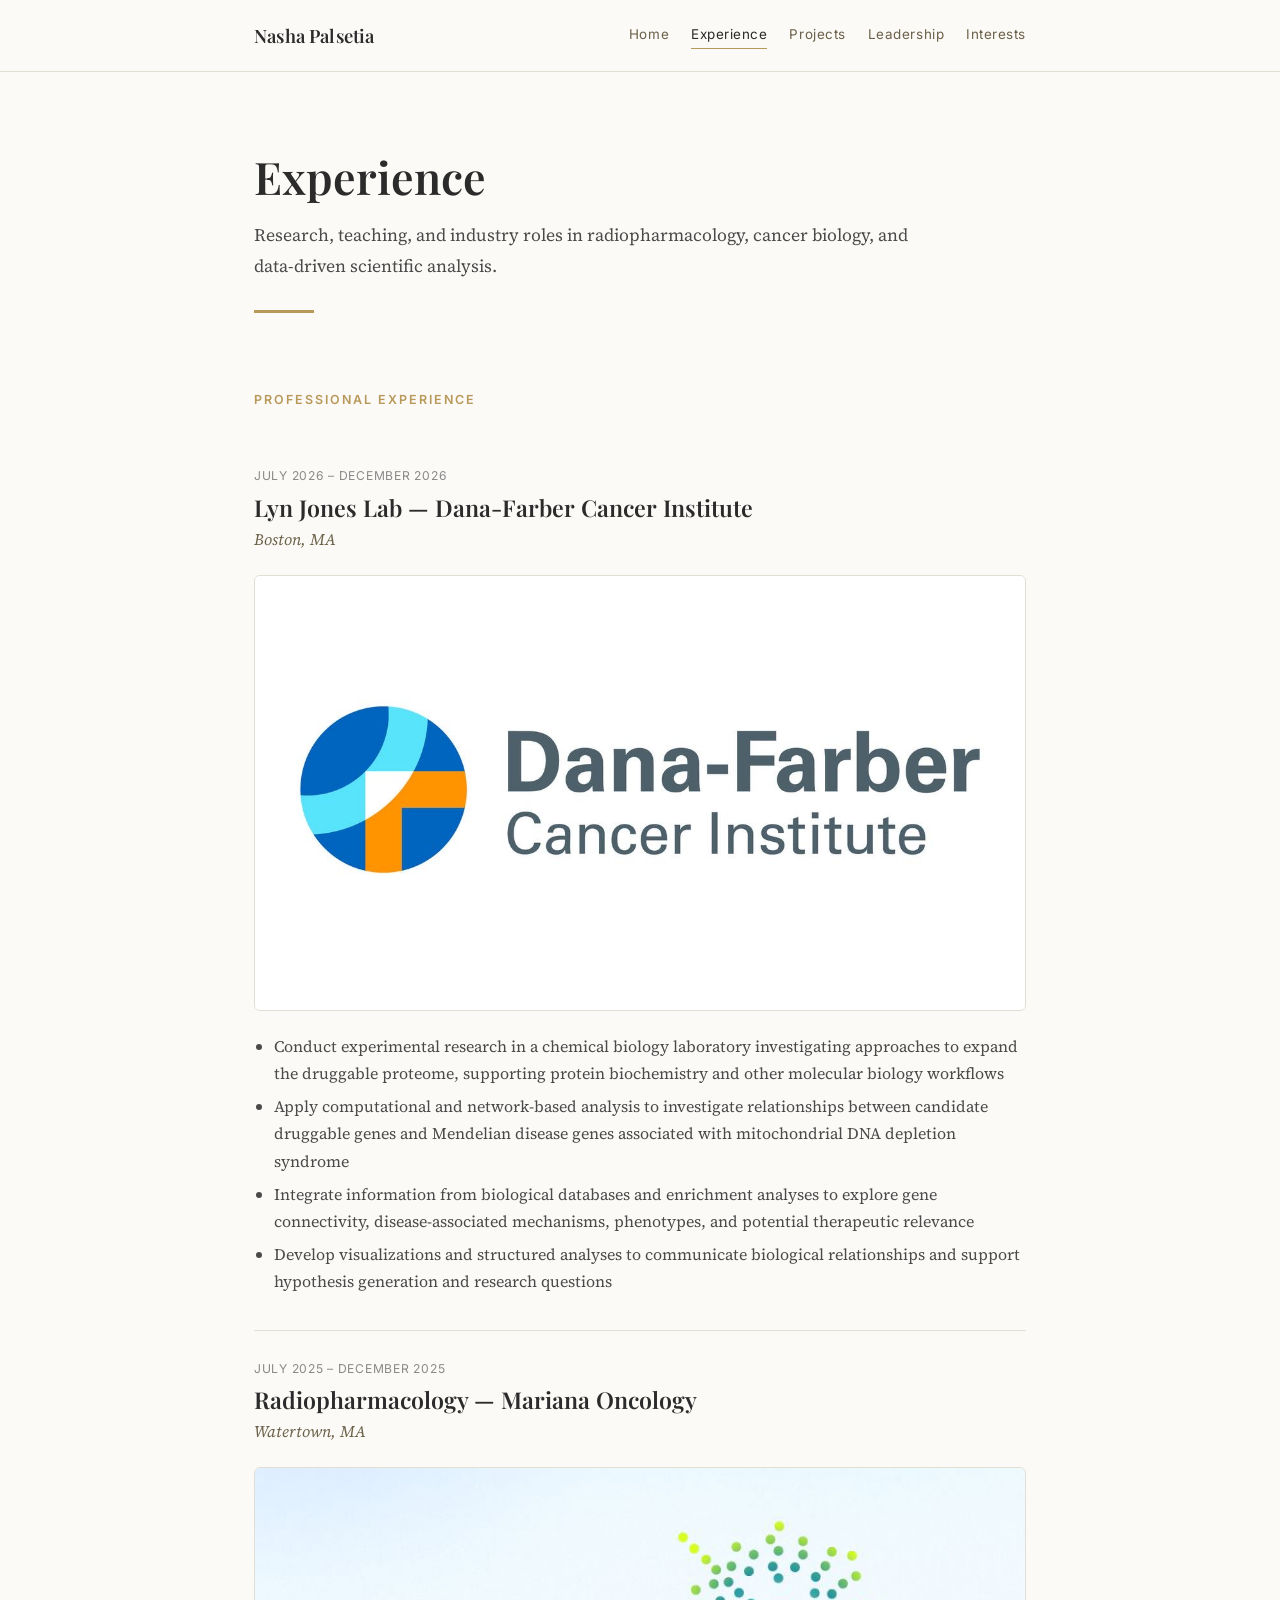
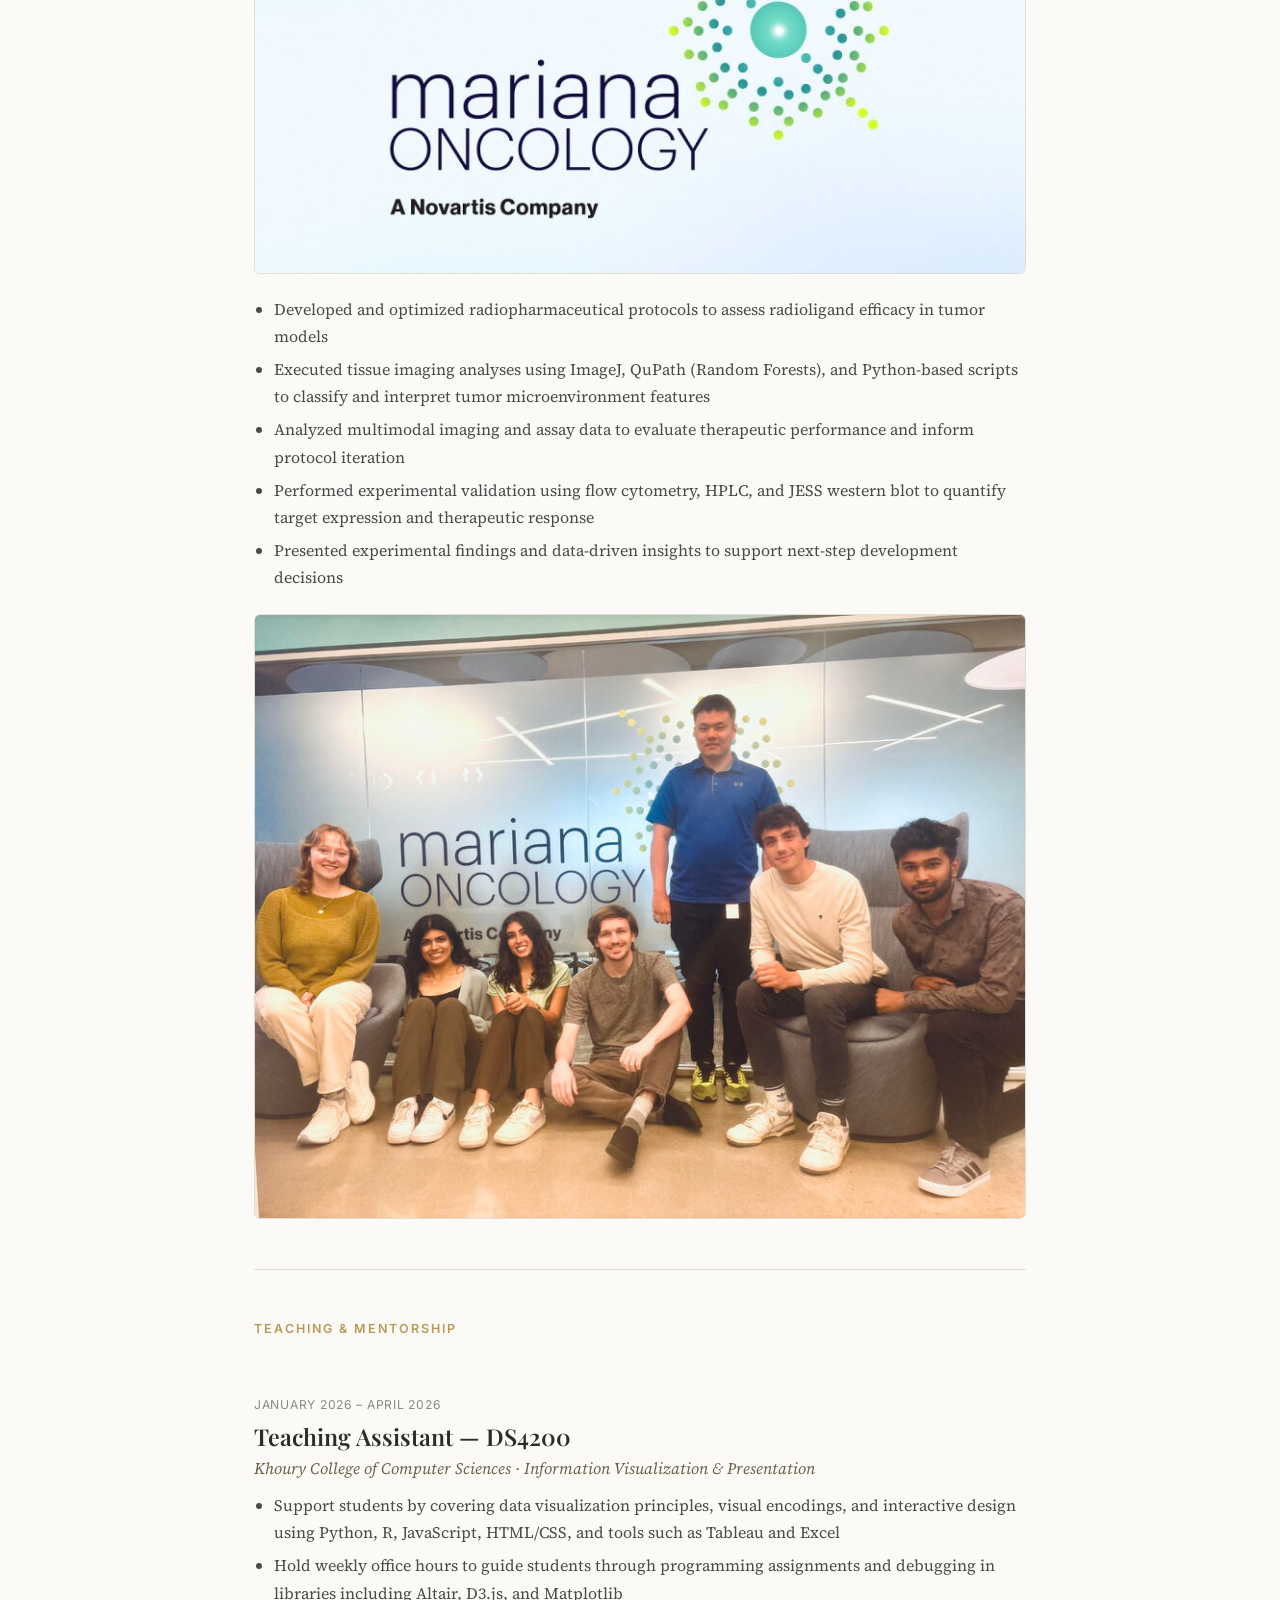
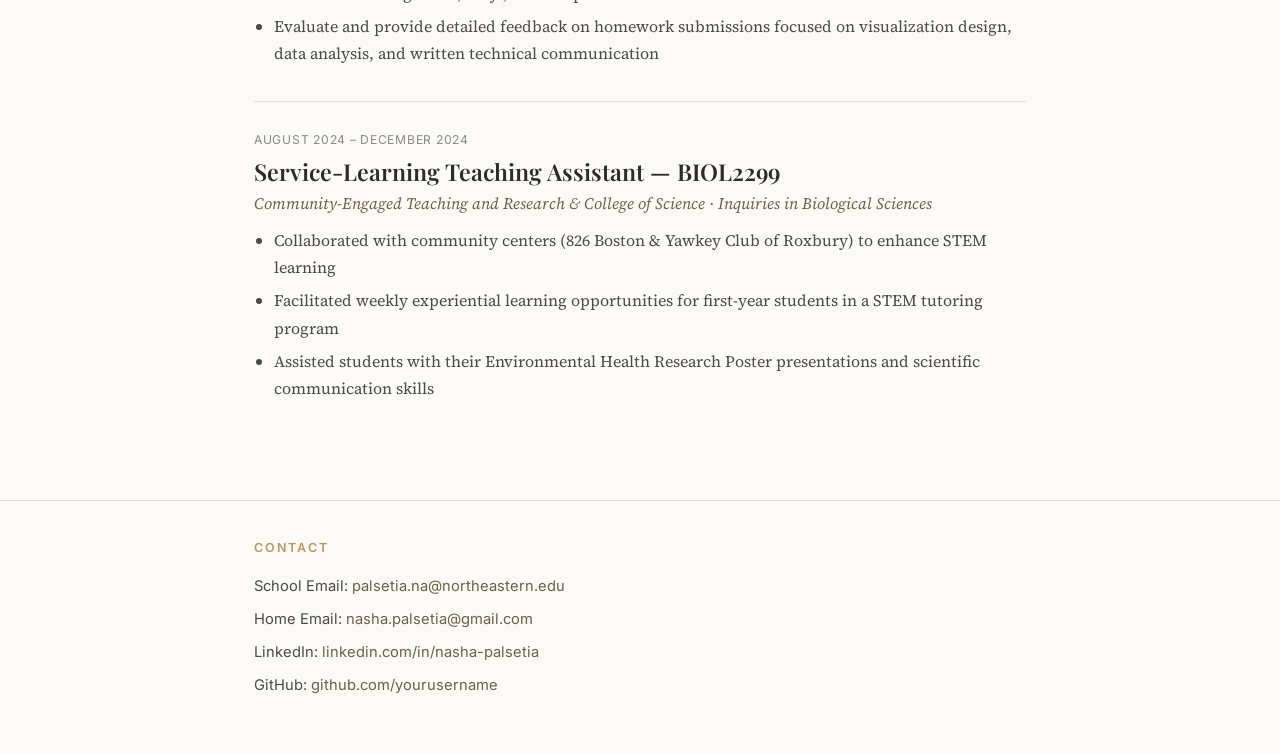
==== experience.html @ b58ee50f "Create experience.html" ====
<!DOCTYPE html>
<html lang="en">
<head>
    <meta charset="UTF-8">
    <meta name="viewport" content="width=device-width, initial-scale=1.0">
    <title>Experience — Nasha Palsetia</title>
    <link rel="preconnect" href="https://fonts.googleapis.com">
    <link rel="preconnect" href="https://fonts.gstatic.com" crossorigin>
    <link href="https://fonts.googleapis.com/css2?family=Inter:wght@400;500;600&family=Playfair+Display:wght@500;600;700&family=Source+Serif+4:opsz,wght@8..60,400;8..60,600&display=swap" rel="stylesheet">
    <link rel="stylesheet" href="website_styles.css">
</head>
<body>
    <header class="site-header">
        <nav class="site-nav">
            <a href="index.html" class="brand">Nasha Palsetia</a>
            <div class="links">
                <a href="index.html">Home</a>
                <a href="experience.html" aria-current="page">Experience</a>
                <a href="projects.html">Projects</a>
                <a href="northeastern.html">Leadership</a>
                <a href="interests.html">Interests</a>
            </div>
        </nav>
    </header>

    <section class="hero">
        <h1>Experience</h1>
        <p>Research, teaching, and industry roles in radiopharmacology, cancer biology, and data-driven scientific analysis.</p>
        <div class="rule"></div>
    </section>

    <main>
        <p class="section-label">Professional Experience</p>

        <article class="entry">
            <p class="t-date">July 2026 – December 2026</p>
            <h3>Lyn Jones Lab — Dana-Farber Cancer Institute</h3>
            <p class="org">Boston, MA</p>
            <figure>
                <img src="images/DFCI_logo.jpeg" alt="DFCI logo">
            </figure>
            <ul>
                <li>Conduct experimental research in a chemical biology laboratory investigating approaches to expand the druggable proteome, supporting protein biochemistry and other molecular biology workflows</li>
                <li>Apply computational and network-based analysis to investigate relationships between candidate druggable genes and Mendelian disease genes associated with mitochondrial DNA depletion syndrome</li>
                <li>Integrate information from biological databases and enrichment analyses to explore gene connectivity, disease-associated mechanisms, phenotypes, and potential therapeutic relevance</li>
                <li>Develop visualizations and structured analyses to communicate biological relationships and support hypothesis generation and research questions</li>
            </ul>
        </article>

        <article class="entry">
            <p class="t-date">July 2025 – December 2025</p>
            <h3>Radiopharmacology — Mariana Oncology</h3>
            <p class="org">Watertown, MA</p>
            <figure>
                <img src="images/Mariana_Logo.jpeg" alt="Mariana Oncology logo">
            </figure>
            <ul>
                <li>Developed and optimized radiopharmaceutical protocols to assess radioligand efficacy in tumor models</li>
                <li>Executed tissue imaging analyses using ImageJ, QuPath (Random Forests), and Python-based scripts to classify and interpret tumor microenvironment features</li>
                <li>Analyzed multimodal imaging and assay data to evaluate therapeutic performance and inform protocol iteration</li>
                <li>Performed experimental validation using flow cytometry, HPLC, and JESS western blot to quantify target expression and therapeutic response</li>
                <li>Presented experimental findings and data-driven insights to support next-step development decisions</li>
            </ul>
            <figure>
                <img src="images/Mariana_Group.jpeg" alt="Mariana Oncology team">
            </figure>
        </article>

        <p class="section-label">Teaching &amp; Mentorship</p>

        <article class="entry">
            <p class="t-date">January 2026 – April 2026</p>
            <h3>Teaching Assistant — DS4200</h3>
            <p class="org">Khoury College of Computer Sciences · Information Visualization &amp; Presentation</p>
            <ul>
                <li>Support students by covering data visualization principles, visual encodings, and interactive design using Python, R, JavaScript, HTML/CSS, and tools such as Tableau and Excel</li>
                <li>Hold weekly office hours to guide students through programming assignments and debugging in libraries including Altair, D3.js, and Matplotlib</li>
                <li>Evaluate and provide detailed feedback on homework submissions focused on visualization design, data analysis, and written technical communication</li>
            </ul>
        </article>

        <article class="entry">
            <p class="t-date">August 2024 – December 2024</p>
            <h3>Service-Learning Teaching Assistant — BIOL2299</h3>
            <p class="org">Community-Engaged Teaching and Research &amp; College of Science · Inquiries in Biological Sciences</p>
            <ul>
                <li>Collaborated with community centers (826 Boston &amp; Yawkey Club of Roxbury) to enhance STEM learning</li>
                <li>Facilitated weekly experiential learning opportunities for first-year students in a STEM tutoring program</li>
                <li>Assisted students with their Environmental Health Research Poster presentations and scientific communication skills</li>
            </ul>
        </article>
    </main>

    <footer class="site-footer" id="contact">
        <div class="footer-inner">
            <h2>Contact</h2>
            <p>School Email: <a href="mailto:palsetia.na@northeastern.edu">palsetia.na@northeastern.edu</a></p>
            <p>Home Email: <a href="mailto:nasha.palsetia@gmail.com">nasha.palsetia@gmail.com</a></p>
            <p>LinkedIn: <a href="https://www.linkedin.com/in/nasha-palsetia-46755b296" target="_blank" rel="noopener">linkedin.com/in/nasha-palsetia</a></p>
            <p>GitHub: <a href="https://github.com/yourusername" target="_blank" rel="noopener">github.com/yourusername</a></p>
        </div>
    </footer>
</body>
</html>
---- website_styles.css ----
/* ============================================================
   Nasha Palsetia — Academic / Minimal theme
   Palette: cream base, ink text, muted gold accent
   Type:    Playfair Display (headings) · Source Serif 4 (body)
            Inter (nav, labels, dates)
   ============================================================ */

:root {
  --ink:        #2b2b2b;
  --ink-soft:   #4a4a4a;
  --muted:      #8a8a8a;
  --gold:       #b8995a;
  --gold-deep:  #6b6048;
  --cream:      #fbfaf7;
  --line:       #e3ded3;
  --line-soft:  #ddd6c7;
  --max:        820px;
}

* { box-sizing: border-box; }

html { scroll-behavior: smooth; }

body {
  margin: 0;
  font-family: 'Source Serif 4', Georgia, serif;
  background: var(--cream);
  color: var(--ink);
  line-height: 1.7;
}

/* ---------- Navigation ---------- */
header.site-header {
  border-bottom: 1px solid var(--line);
  background: var(--cream);
  position: sticky;
  top: 0;
  z-index: 10;
}

nav.site-nav {
  max-width: var(--max);
  margin: 0 auto;
  display: flex;
  align-items: center;
  justify-content: space-between;
  flex-wrap: wrap;
  gap: 8px 18px;
  padding: 20px 24px;
}

nav.site-nav .brand {
  font-family: 'Playfair Display', serif;
  font-weight: 600;
  font-size: 1.15rem;
  color: var(--ink);
  text-decoration: none;
  letter-spacing: 0.01em;
}

nav.site-nav .links { display: flex; flex-wrap: wrap; gap: 22px; }

nav.site-nav .links a {
  font-family: 'Inter', system-ui, sans-serif;
  color: var(--gold-deep);
  text-decoration: none;
  font-size: 0.84rem;
  letter-spacing: 0.04em;
  padding-bottom: 2px;
  border-bottom: 1px solid transparent;
  transition: color .2s, border-color .2s;
}

nav.site-nav .links a:hover,
nav.site-nav .links a[aria-current="page"] {
  color: var(--ink);
  border-bottom-color: var(--gold);
}

/* ---------- Hero ---------- */
.hero {
  max-width: var(--max);
  margin: 0 auto;
  padding: 80px 24px 36px;
}

.hero h1 {
  font-family: 'Playfair Display', serif;
  font-weight: 600;
  font-size: clamp(2rem, 5vw, 2.8rem);
  line-height: 1.12;
  margin: 0 0 18px;
}

.hero p {
  font-size: 1.1rem;
  line-height: 1.75;
  color: var(--ink-soft);
  margin: 0;
  max-width: 660px;
}

.hero .rule {
  width: 60px;
  height: 3px;
  background: var(--gold);
  margin: 28px 0 0;
}

/* ---------- Main / sections ---------- */
main {
  max-width: var(--max);
  margin: 0 auto;
  padding: 24px 24px 64px;
}

.section-label {
  font-family: 'Inter', system-ui, sans-serif;
  font-size: 0.78rem;
  letter-spacing: 0.16em;
  text-transform: uppercase;
  color: var(--gold);
  font-weight: 600;
  margin: 48px 0 28px;
}
.section-label:first-child { margin-top: 16px; }

/* ---------- Timeline ---------- */
.timeline {
  border-left: 1px solid var(--line-soft);
  padding-left: 30px;
  margin: 0;
}

.t-item {
  position: relative;
  padding-bottom: 40px;
}
.t-item:last-child { padding-bottom: 0; }

.t-item::before {
  content: '';
  position: absolute;
  left: -36px;
  top: 8px;
  width: 11px;
  height: 11px;
  border-radius: 50%;
  background: var(--gold);
  box-shadow: 0 0 0 4px var(--cream);
}

.t-date {
  font-family: 'Inter', system-ui, sans-serif;
  font-size: 0.76rem;
  letter-spacing: 0.06em;
  text-transform: uppercase;
  color: var(--muted);
  margin: 0;
}

.t-item h3 {
  font-family: 'Playfair Display', serif;
  font-size: 1.3rem;
  font-weight: 600;
  margin: 6px 0 2px;
  line-height: 1.25;
}

.t-item .org {
  font-style: italic;
  color: var(--gold-deep);
  margin: 0 0 8px;
  font-size: 0.98rem;
}

.t-item .role {
  font-family: 'Inter', system-ui, sans-serif;
  font-size: 0.92rem;
  font-weight: 600;
  color: var(--ink);
  margin: 14px 0 4px;
}

.t-item p { margin: 0 0 8px; color: var(--ink-soft); }

.t-item ul {
  margin: 8px 0 0;
  padding-left: 20px;
  color: var(--ink-soft);
}
.t-item ul li { margin-bottom: 6px; }

/* ---------- Entry (non-timeline article, e.g. Work Experience) ---------- */
.entry {
  padding: 28px 0;
  border-bottom: 1px solid var(--line);
}
.entry:last-child { border-bottom: none; }

.entry .t-date {
  margin-bottom: 6px;
}

.entry h3 {
  font-family: 'Playfair Display', serif;
  font-size: 1.45rem;
  font-weight: 600;
  margin: 4px 0 4px;
  line-height: 1.25;
}

.entry h3 a {
  color: inherit;
  text-decoration: none;
  border-bottom: 1px solid var(--line-soft);
  transition: border-color .2s, color .2s;
}
.entry h3 a:hover { color: var(--gold-deep); border-bottom-color: var(--gold); }

.entry .org {
  font-style: italic;
  color: var(--gold-deep);
  margin: 0 0 10px;
}

.entry h4 {
  font-family: 'Inter', system-ui, sans-serif;
  font-size: 0.95rem;
  font-weight: 600;
  margin: 18px 0 4px;
}

.entry ul {
  margin: 8px 0 0;
  padding-left: 20px;
  color: var(--ink-soft);
}
.entry ul li { margin-bottom: 6px; }

/* ---------- Figures / images ---------- */
figure { margin: 22px 0; }

figure img,
.entry img {
  display: block;
  max-width: 100%;
  border-radius: 6px;
  border: 1px solid var(--line);
}

figure figcaption {
  font-family: 'Inter', system-ui, sans-serif;
  font-size: 0.8rem;
  color: var(--muted);
  margin-top: 8px;
  text-align: center;
}

.img-row {
  display: flex;
  flex-wrap: wrap;
  gap: 16px;
  margin: 22px 0;
}
.img-row img { flex: 1 1 240px; min-width: 0; }

/* Two photos stacked left, one tall photo right — forms a rectangle */
.photo-grid {
  display: grid;
  grid-template-columns: 1fr 1fr;
  gap: 14px;
  margin: 22px 0;
}
.photo-grid img {
  display: block;
  width: 100%;
  object-fit: contain;
  background: #f1eee7;
  border-radius: 6px;
  border: 1px solid var(--line);
}
.photo-grid img:nth-child(1) { grid-column: 1; grid-row: 1; height: 190px; }
.photo-grid img:nth-child(2) { grid-column: 1; grid-row: 2; height: 190px; }
.photo-grid img:nth-child(3) { grid-column: 2; grid-row: 1 / span 2; height: 100%; }

@media (max-width: 600px) {
  .photo-grid { grid-template-columns: 1fr; }
  .photo-grid img:nth-child(n) { grid-column: 1; grid-row: auto; height: 220px; }
}

/* ---------- Footer ---------- */
footer.site-footer {
  border-top: 1px solid var(--line);
  background: var(--cream);
}

.footer-inner {
  max-width: var(--max);
  margin: 0 auto;
  padding: 36px 24px 48px;
}

.footer-inner h2 {
  font-family: 'Inter', system-ui, sans-serif;
  font-size: 0.78rem;
  letter-spacing: 0.16em;
  text-transform: uppercase;
  color: var(--gold);
  margin: 0 0 16px;
  font-weight: 600;
}

.footer-inner p {
  font-family: 'Inter', system-ui, sans-serif;
  font-size: 0.92rem;
  margin: 0 0 8px;
  color: var(--ink-soft);
}

.footer-inner a { color: var(--gold-deep); text-decoration: none; border-bottom: 1px solid transparent; }
.footer-inner a:hover { border-bottom-color: var(--gold); }

/* ---------- Responsive ---------- */
@media (max-width: 600px) {
  nav.site-nav { flex-direction: column; align-items: flex-start; }
  .hero { padding-top: 48px; }
}
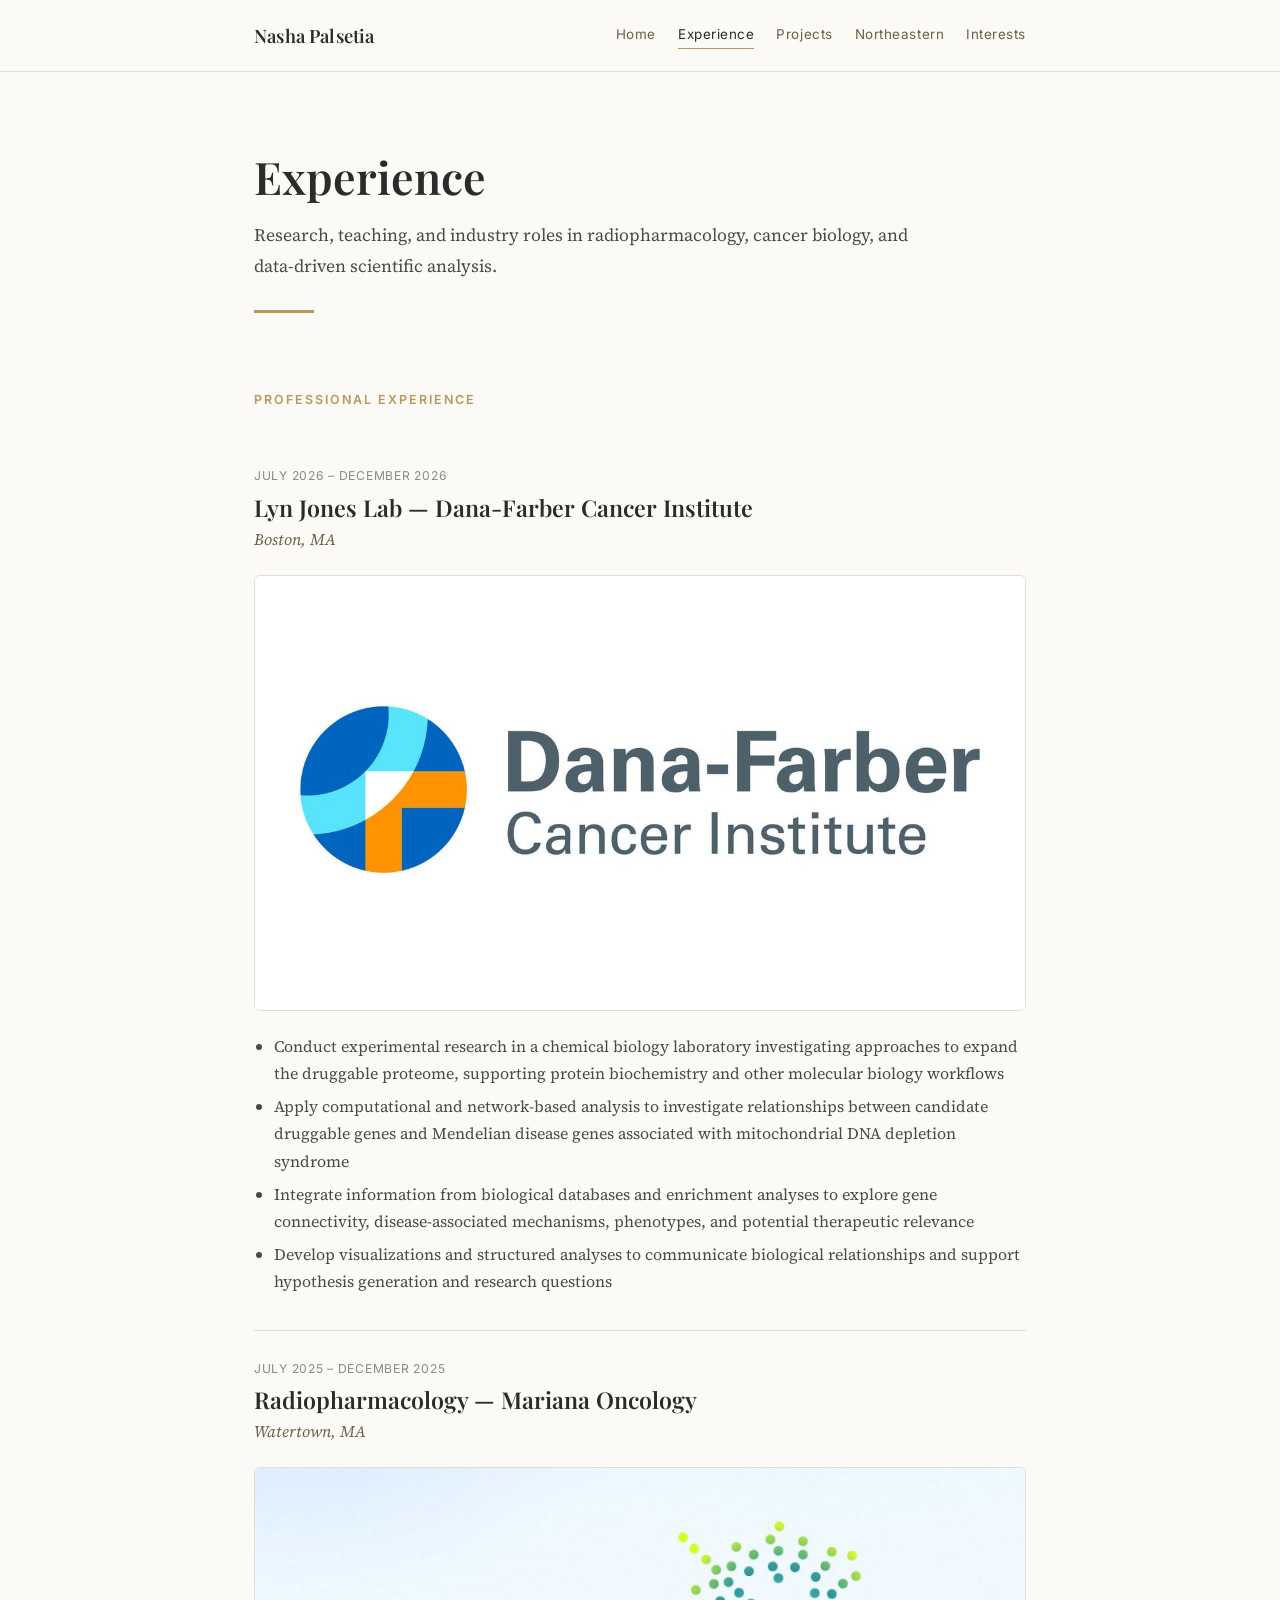
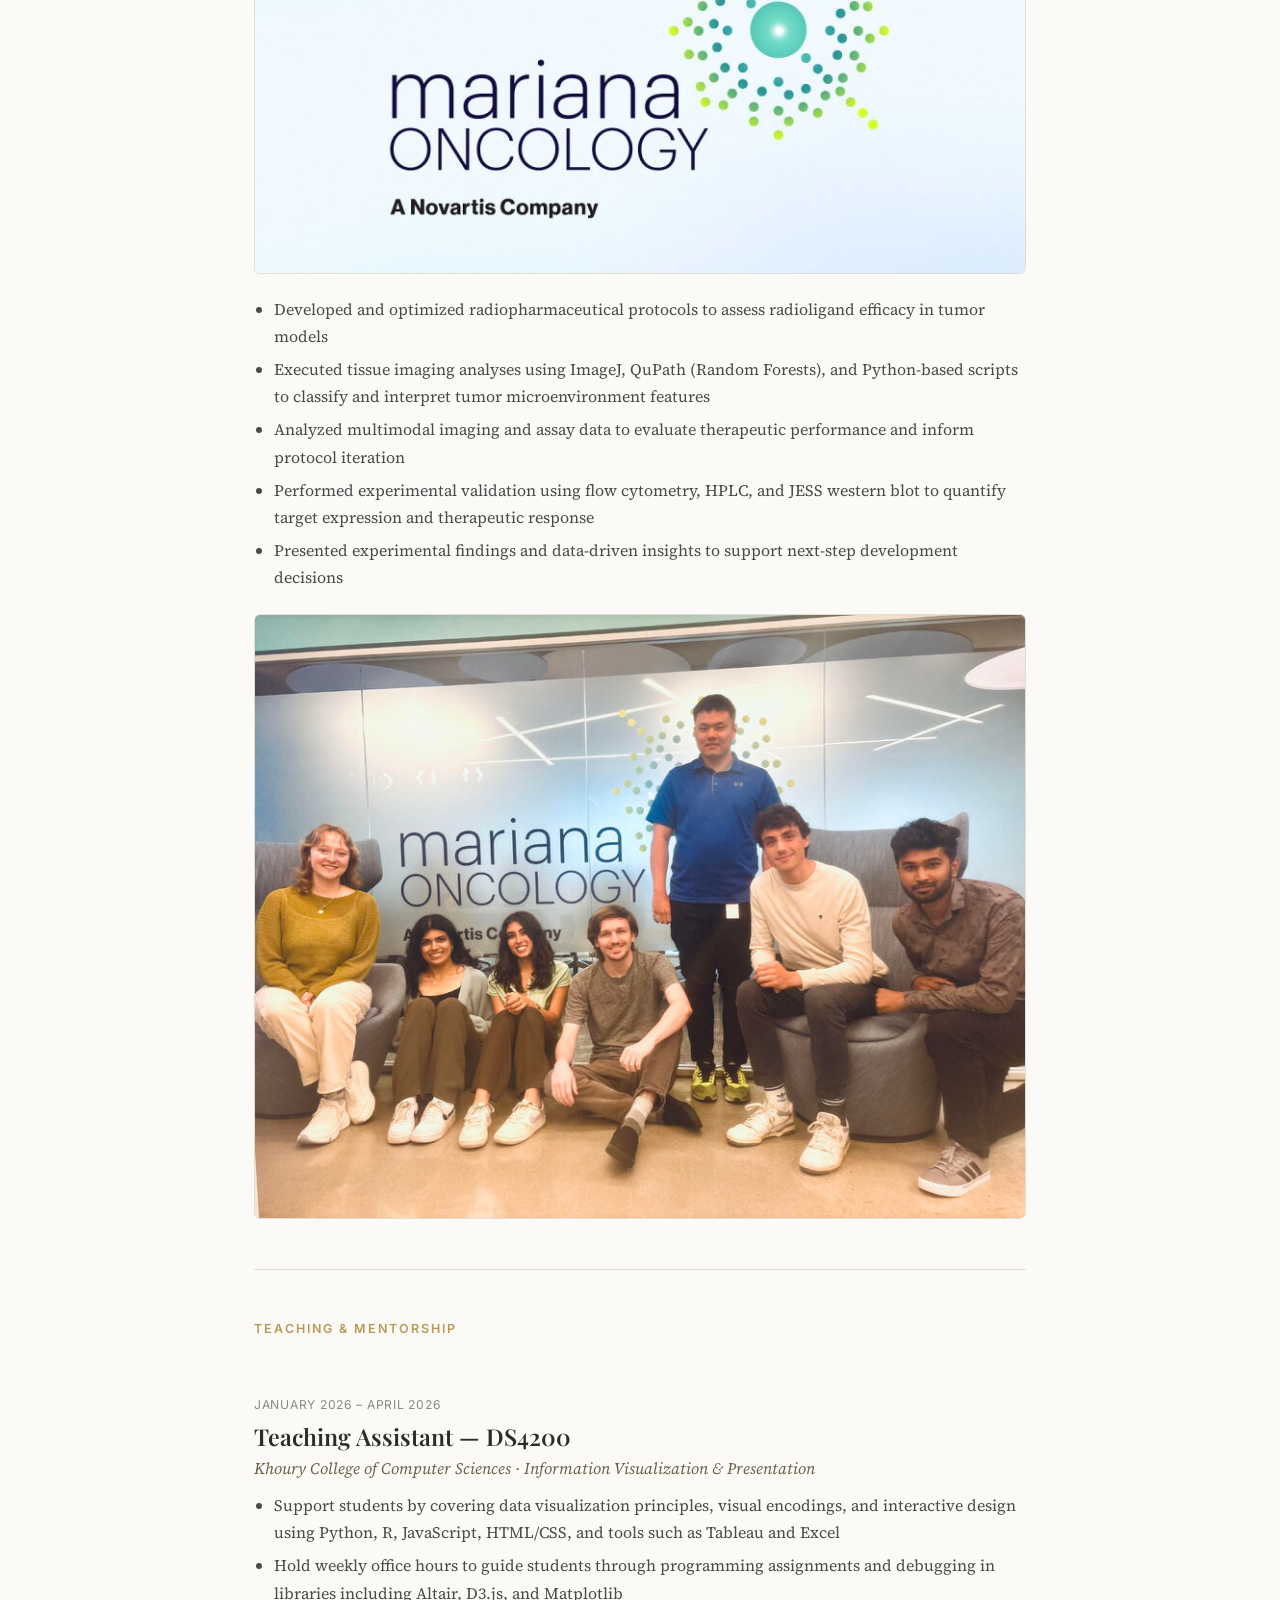
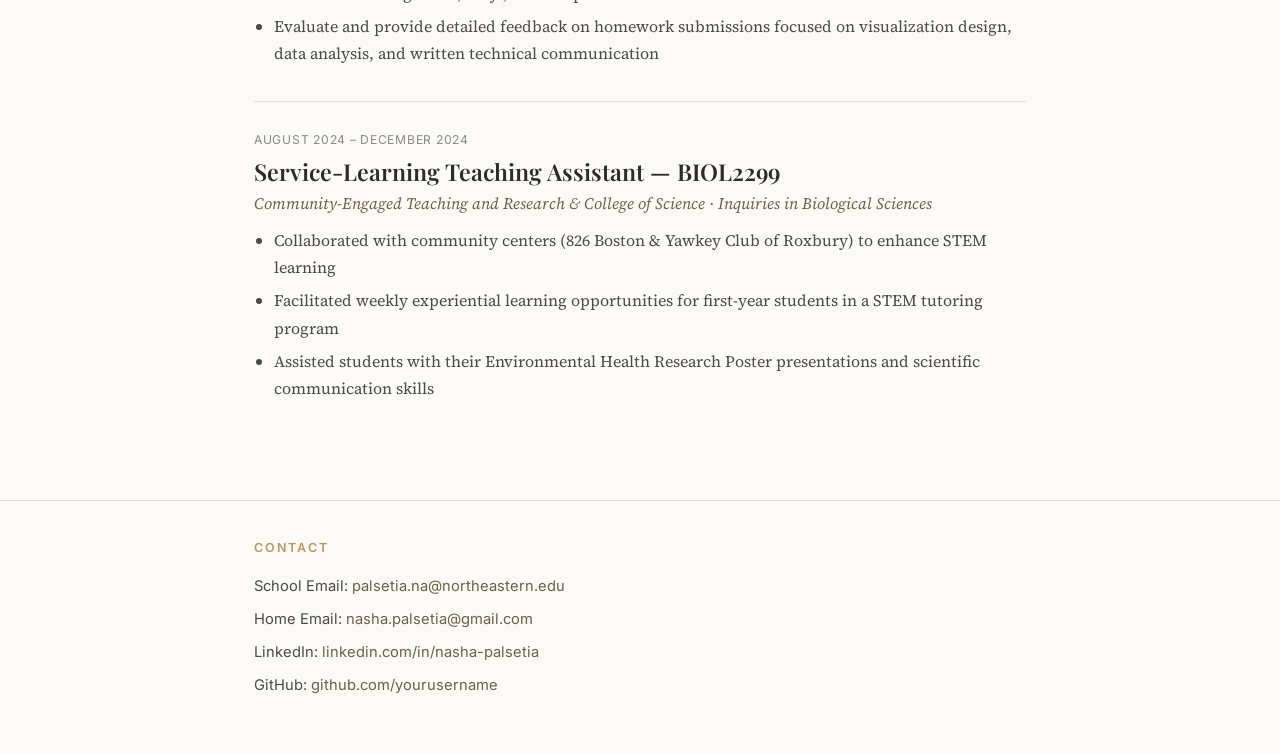
==== commit 62526a0d: "Update experience.html" ====
--- a/experience.html
+++ b/experience.html
@@ -17,7 +17,7 @@
                 <a href="index.html">Home</a>
                 <a href="experience.html" aria-current="page">Experience</a>
                 <a href="projects.html">Projects</a>
-                <a href="northeastern.html">Leadership</a>
+                <a href="northeastern.html">Northeastern</a>
                 <a href="interests.html">Interests</a>
             </div>
         </nav>
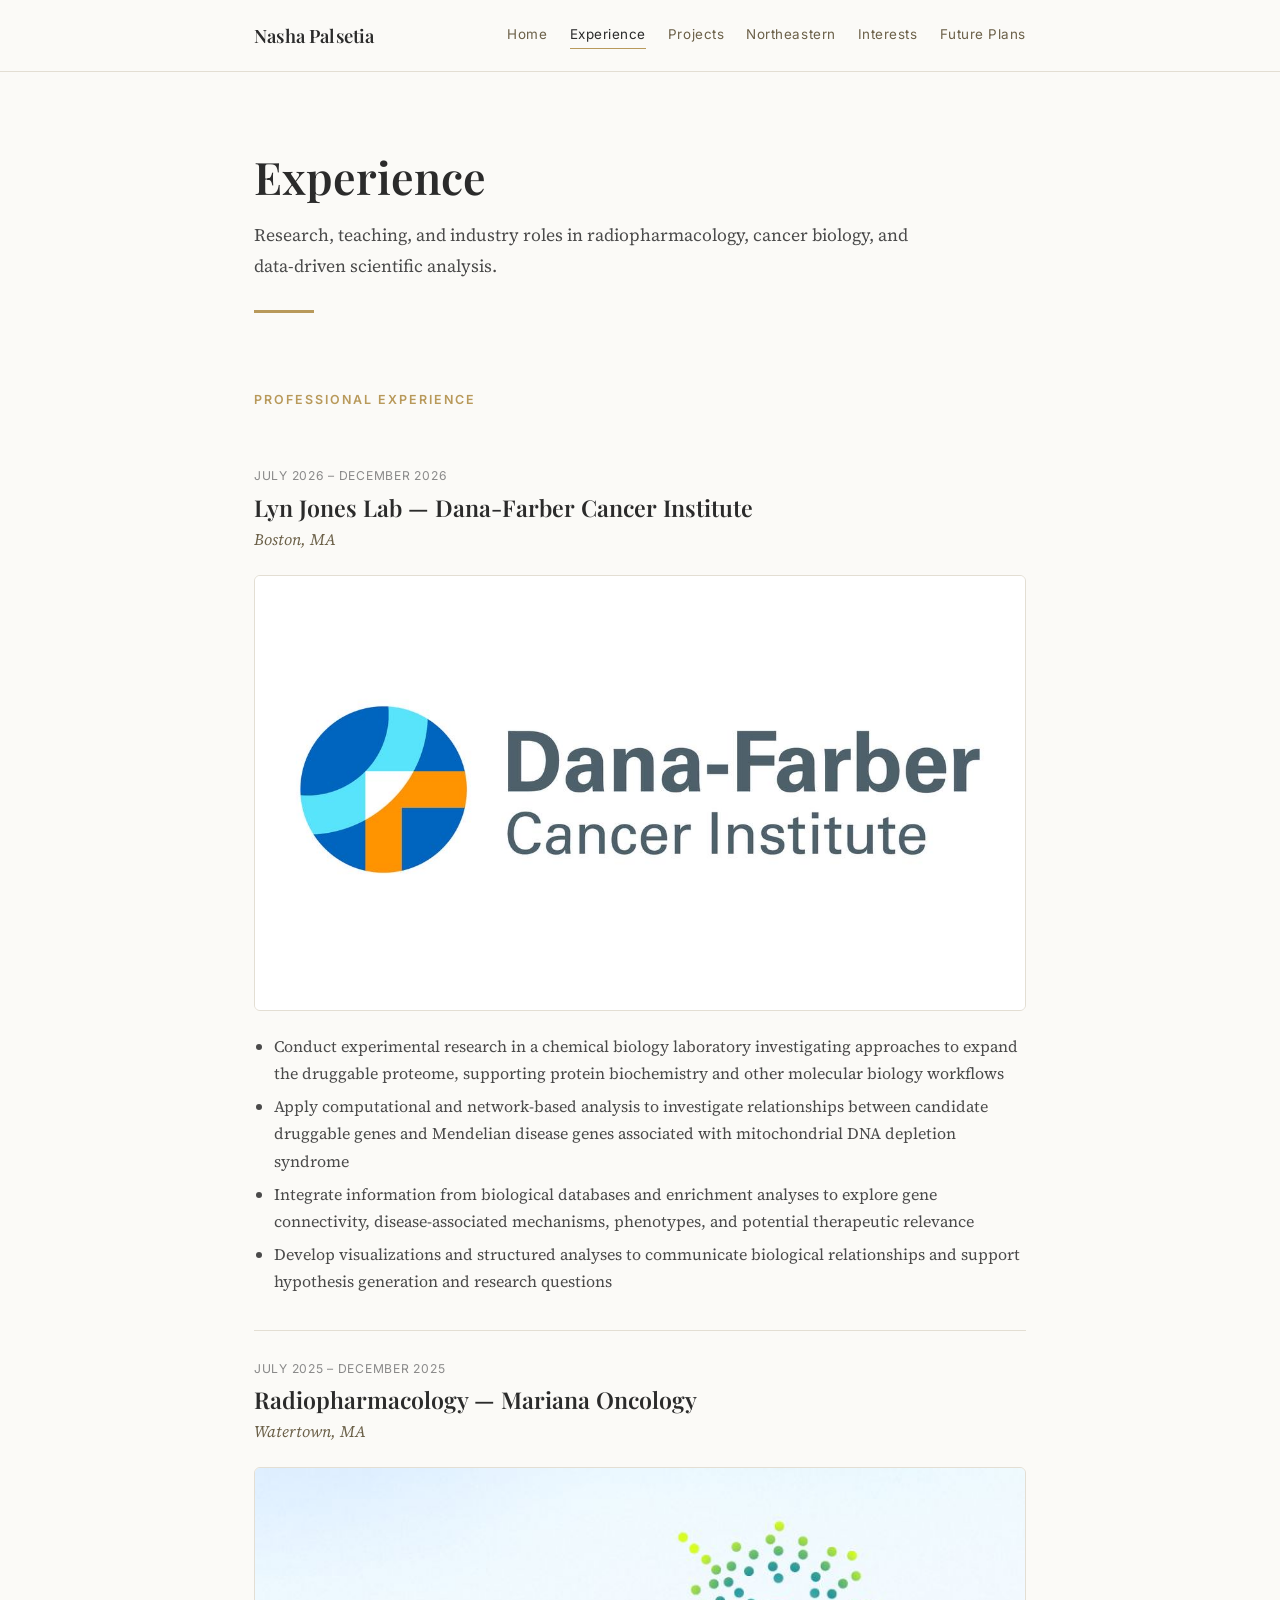
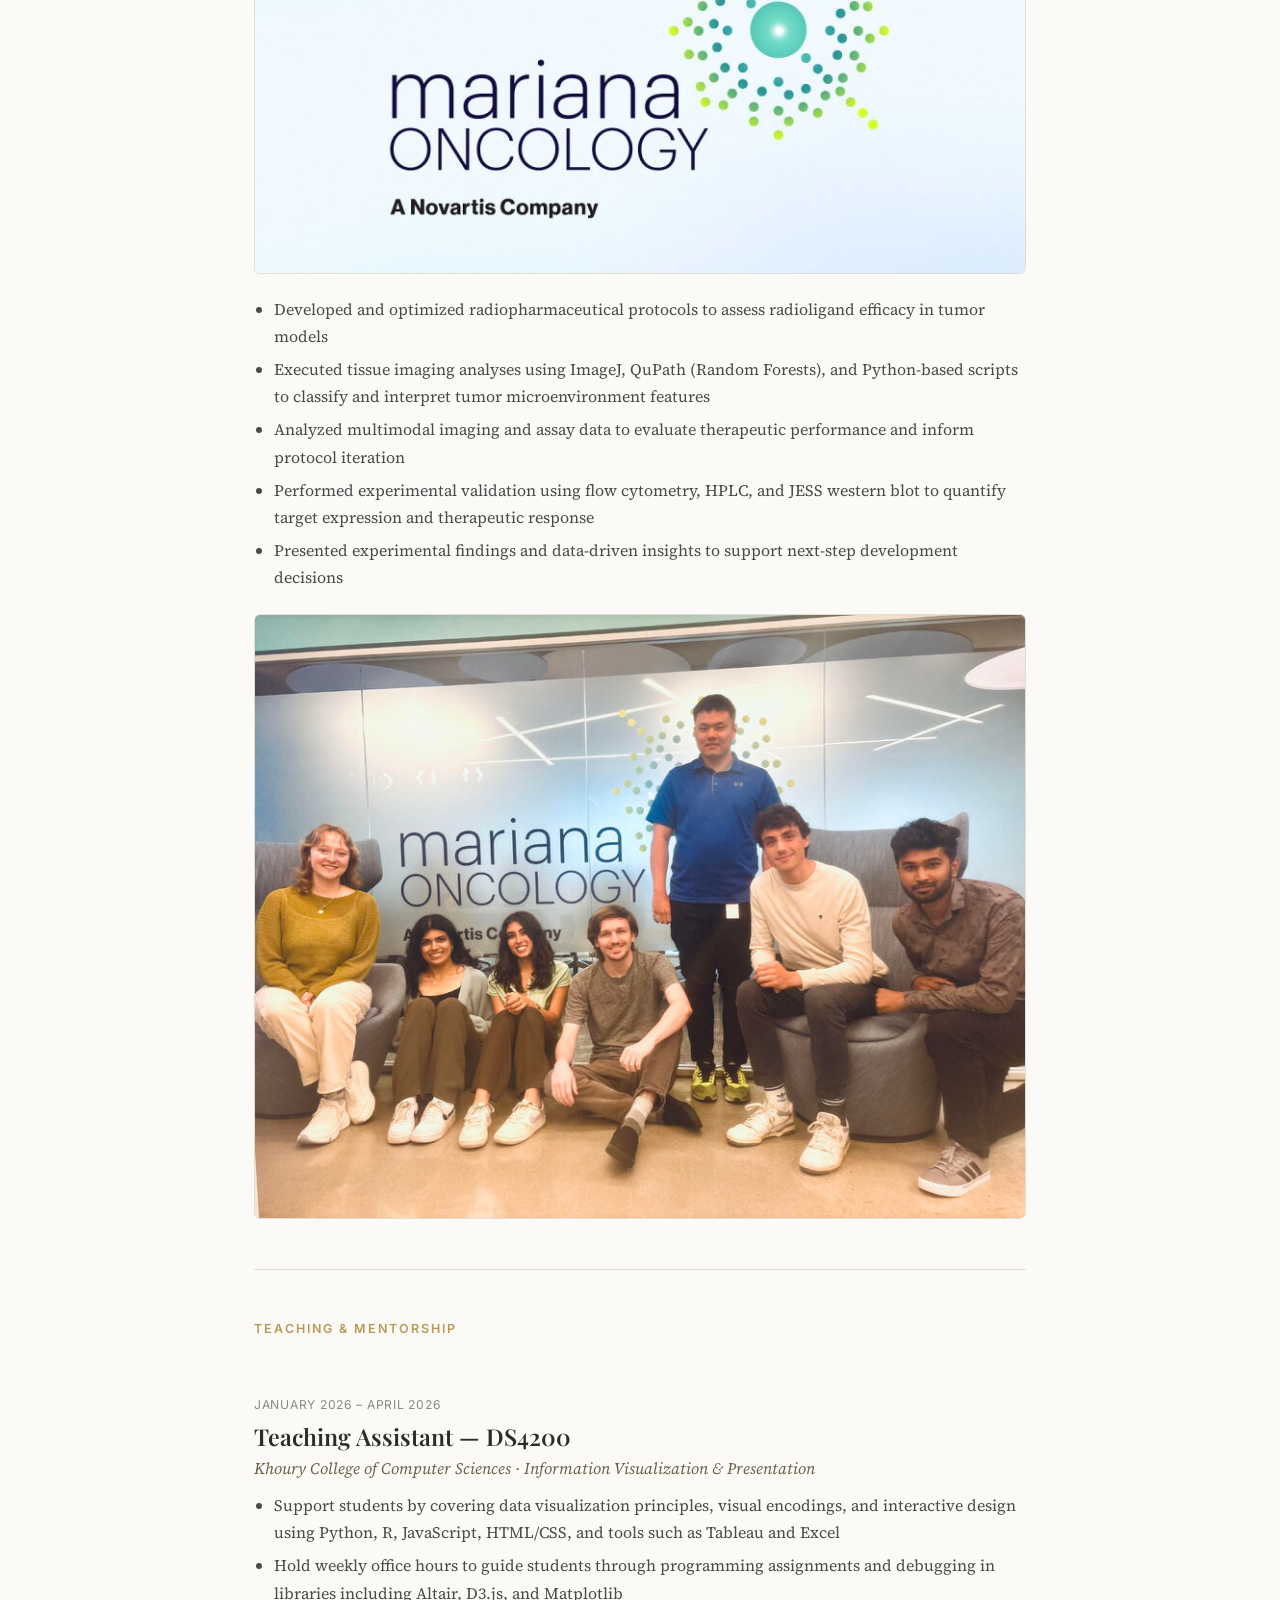
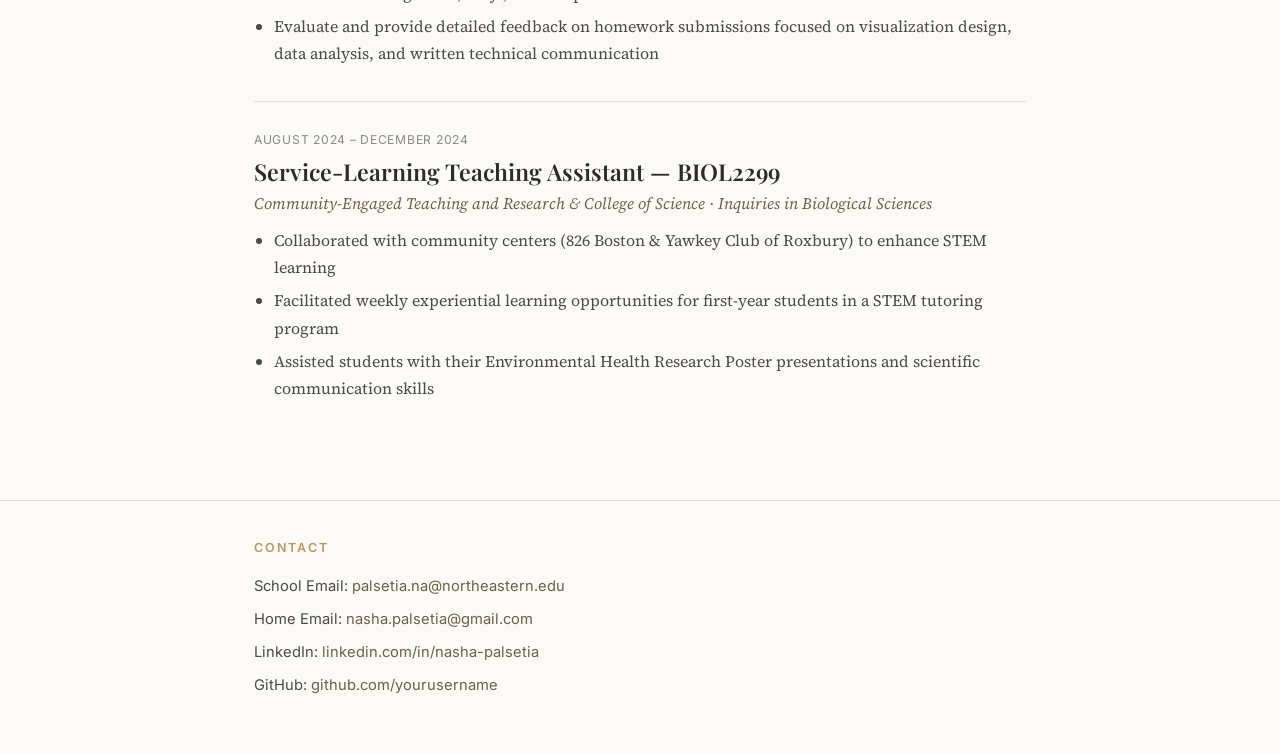
==== commit 09d3da39: "project tabs consistent" ====
--- a/experience.html
+++ b/experience.html
@@ -19,6 +19,7 @@
                 <a href="projects.html">Projects</a>
                 <a href="northeastern.html">Northeastern</a>
                 <a href="interests.html">Interests</a>
+                <a href="future_plans.html">Future Plans</a>
             </div>
         </nav>
     </header>
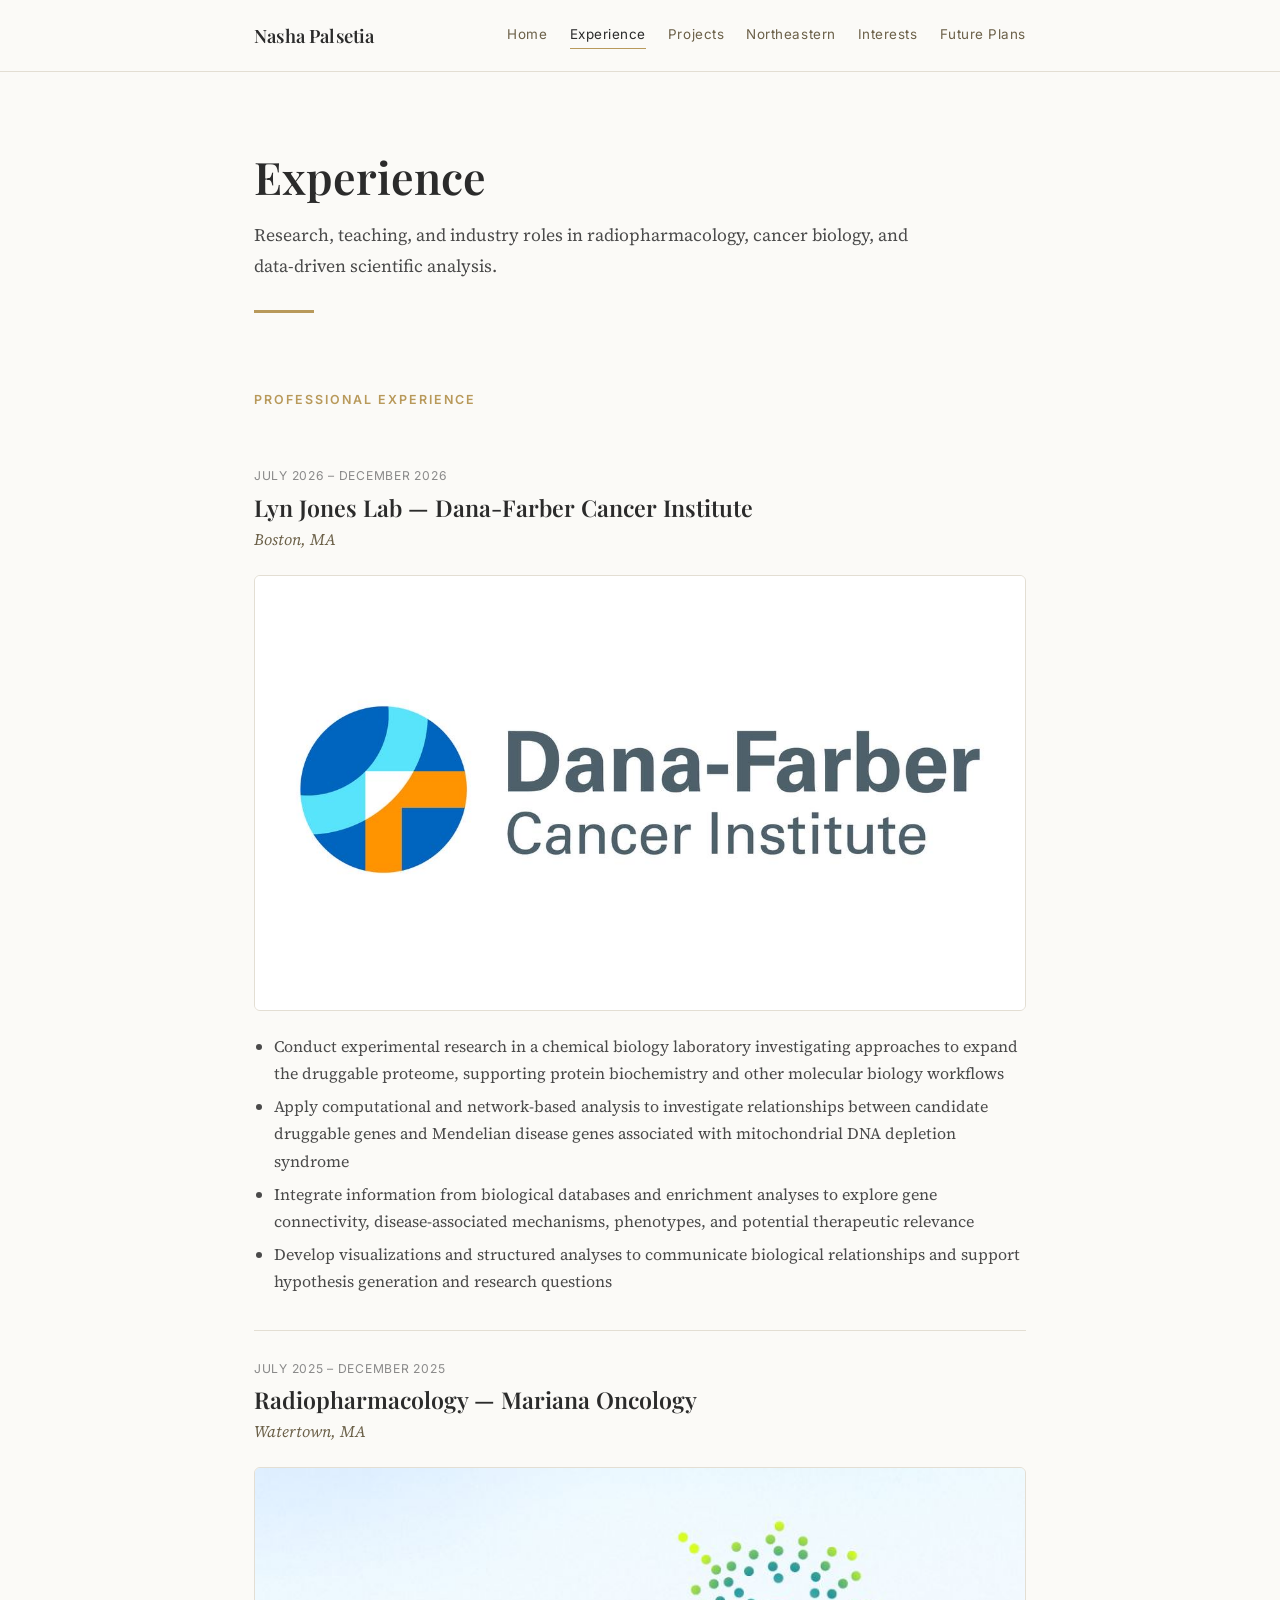
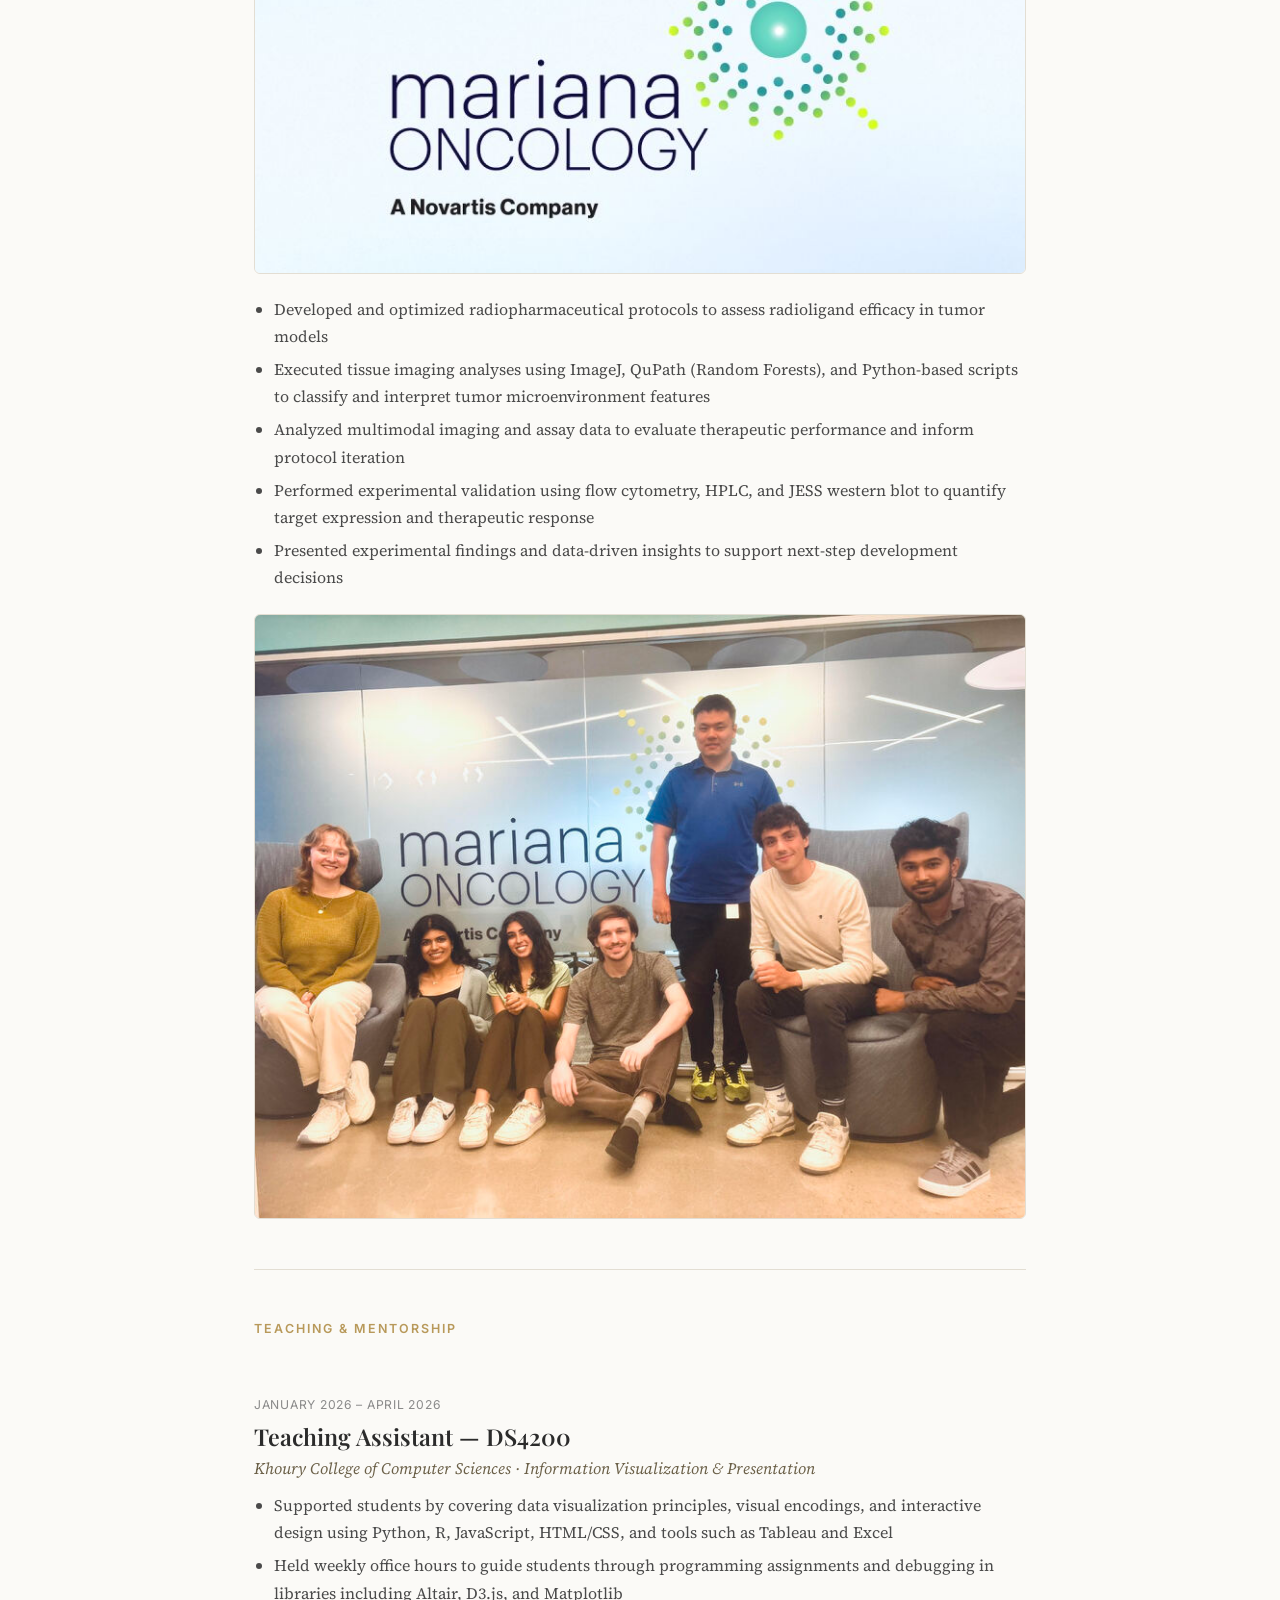
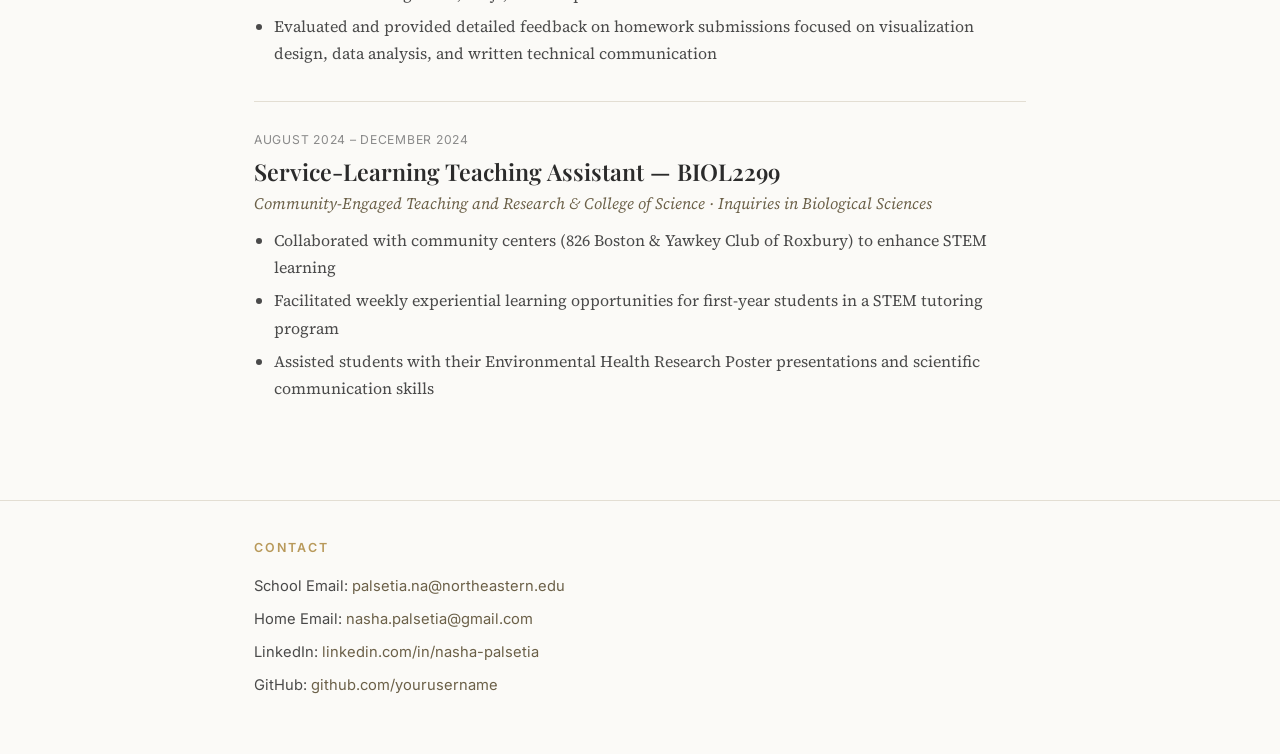
==== commit 9b7c90db: "Update experience.html" ====
--- a/experience.html
+++ b/experience.html
@@ -74,9 +74,9 @@
             <h3>Teaching Assistant — DS4200</h3>
             <p class="org">Khoury College of Computer Sciences · Information Visualization &amp; Presentation</p>
             <ul>
-                <li>Support students by covering data visualization principles, visual encodings, and interactive design using Python, R, JavaScript, HTML/CSS, and tools such as Tableau and Excel</li>
-                <li>Hold weekly office hours to guide students through programming assignments and debugging in libraries including Altair, D3.js, and Matplotlib</li>
-                <li>Evaluate and provide detailed feedback on homework submissions focused on visualization design, data analysis, and written technical communication</li>
+                <li>Supported students by covering data visualization principles, visual encodings, and interactive design using Python, R, JavaScript, HTML/CSS, and tools such as Tableau and Excel</li>
+                <li>Held weekly office hours to guide students through programming assignments and debugging in libraries including Altair, D3.js, and Matplotlib</li>
+                <li>Evaluated and provided detailed feedback on homework submissions focused on visualization design, data analysis, and written technical communication</li>
             </ul>
         </article>
 
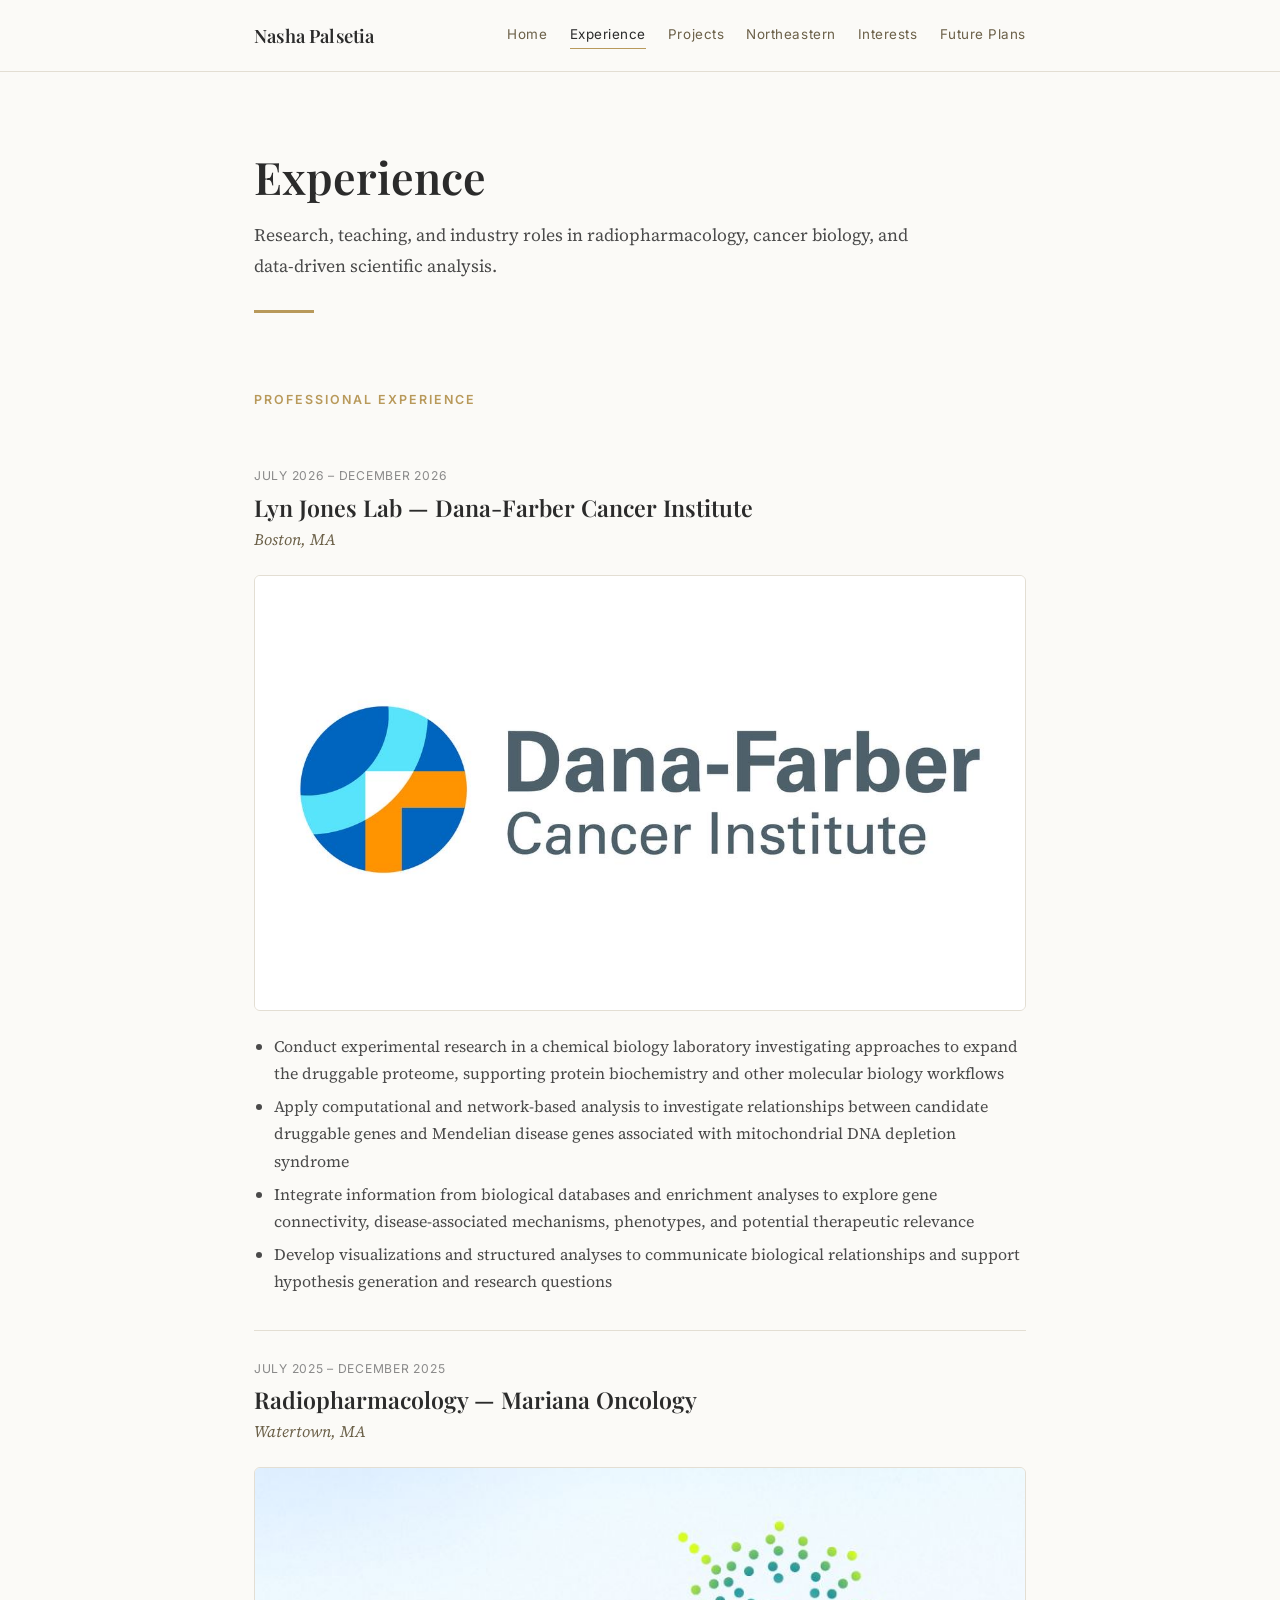
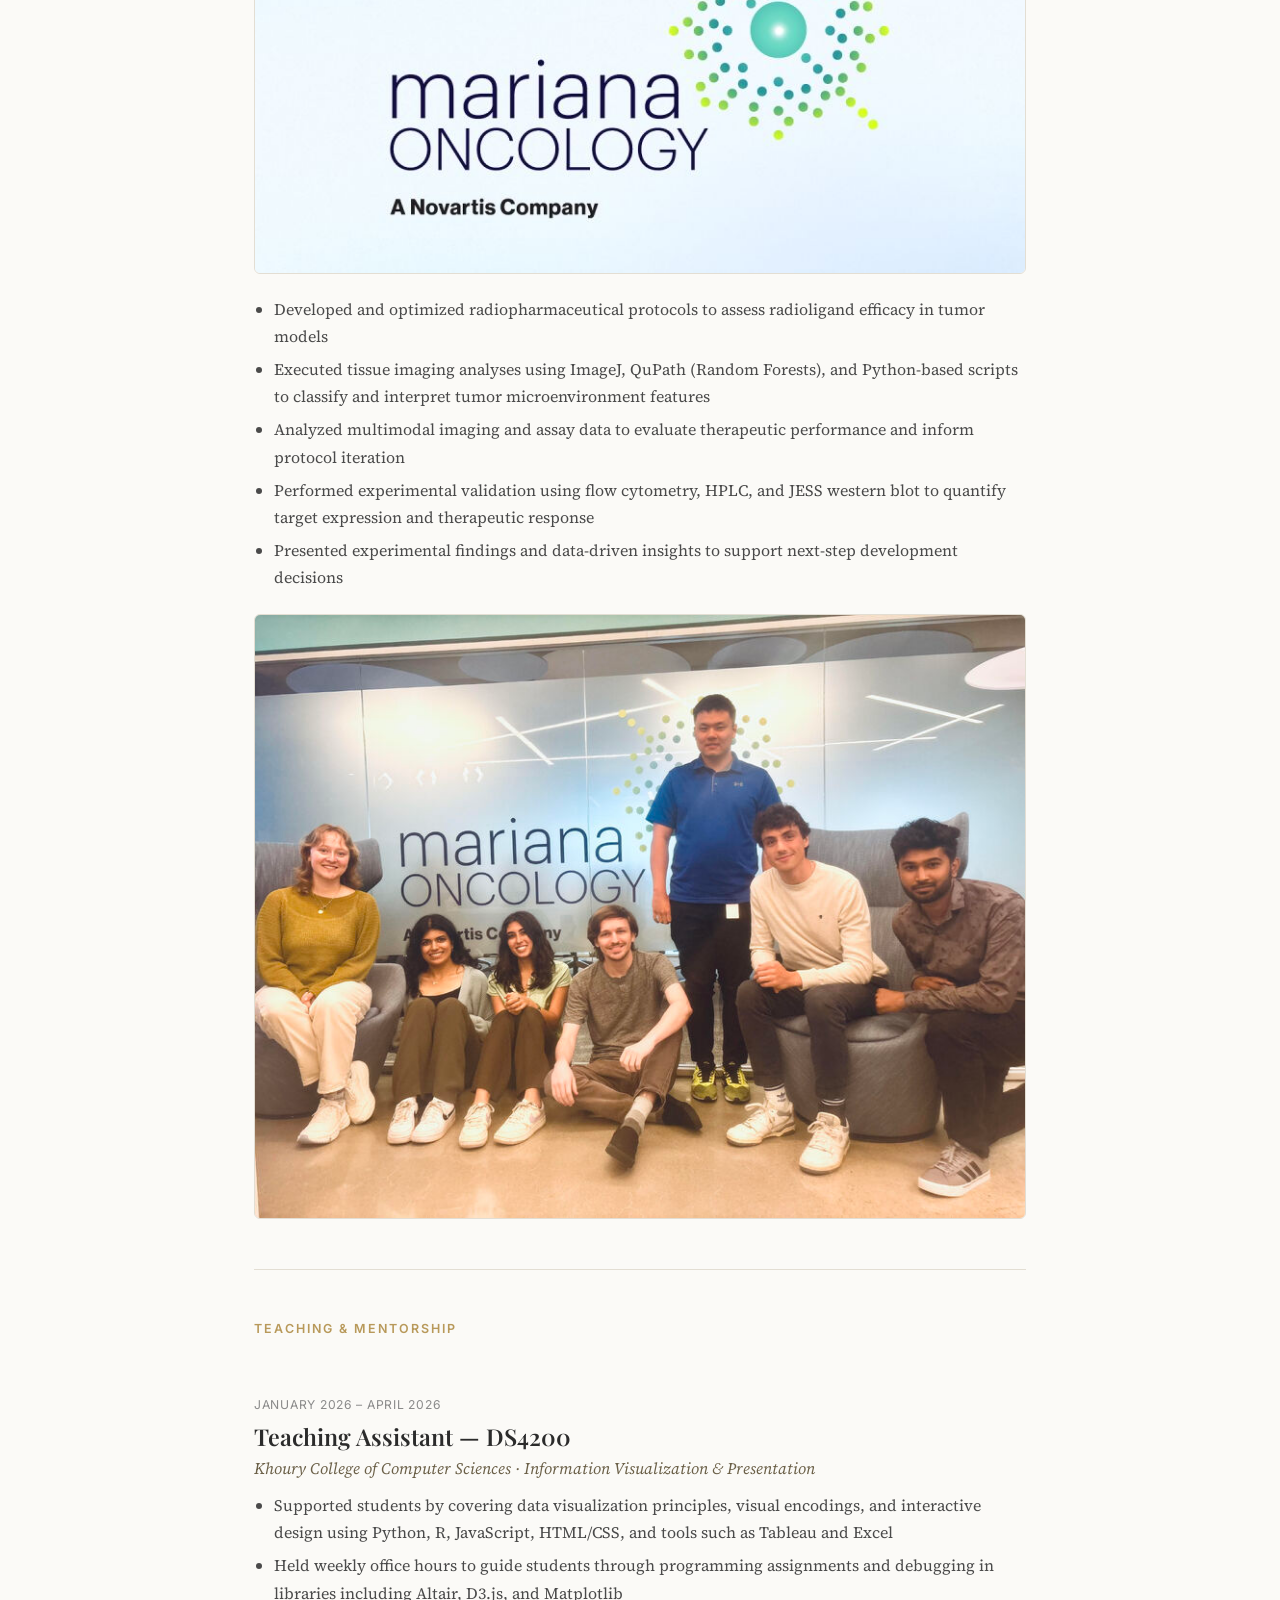
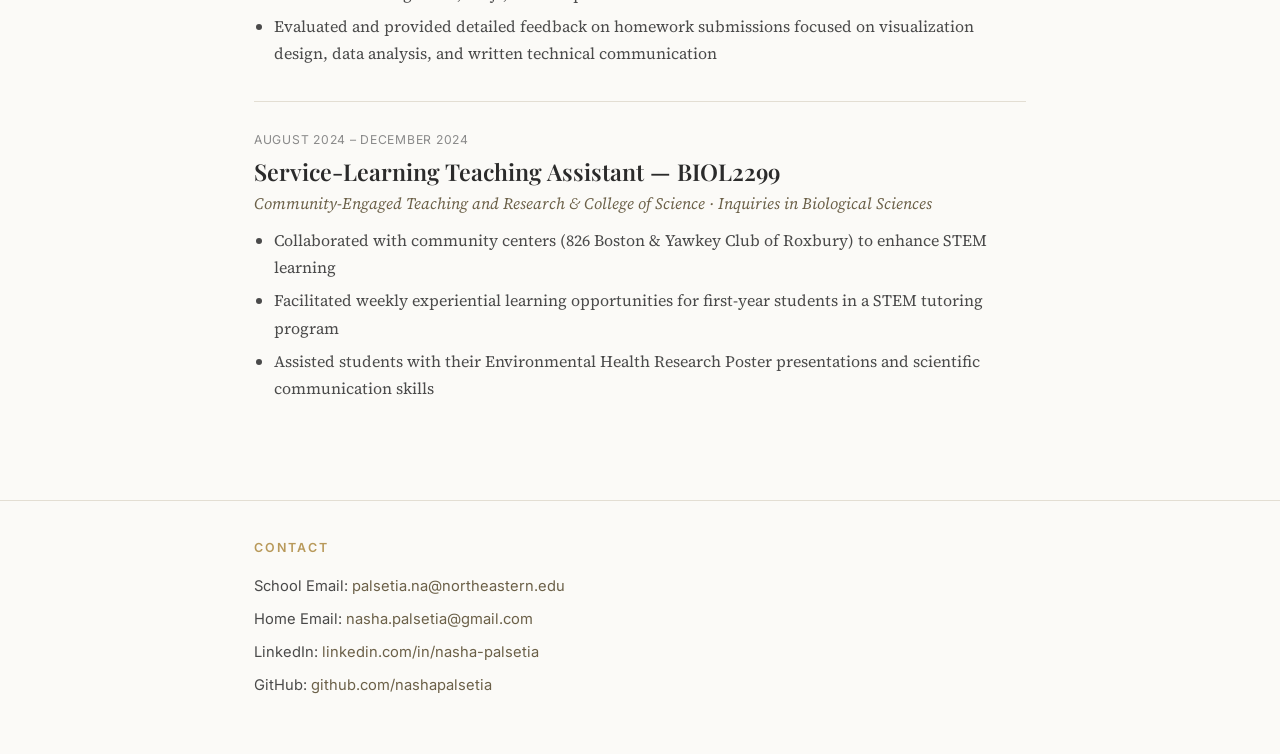
==== commit 9909e961: "Update experience.html" ====
--- a/experience.html
+++ b/experience.html
@@ -98,7 +98,7 @@
             <p>School Email: <a href="mailto:palsetia.na@northeastern.edu">palsetia.na@northeastern.edu</a></p>
             <p>Home Email: <a href="mailto:nasha.palsetia@gmail.com">nasha.palsetia@gmail.com</a></p>
             <p>LinkedIn: <a href="https://www.linkedin.com/in/nasha-palsetia-46755b296" target="_blank" rel="noopener">linkedin.com/in/nasha-palsetia</a></p>
-            <p>GitHub: <a href="https://github.com/yourusername" target="_blank" rel="noopener">github.com/yourusername</a></p>
+            <p>GitHub: <a href="https://github.com/nashapalsetia" target="_blank" rel="noopener">github.com/nashapalsetia</a></p>
         </div>
     </footer>
 </body>
